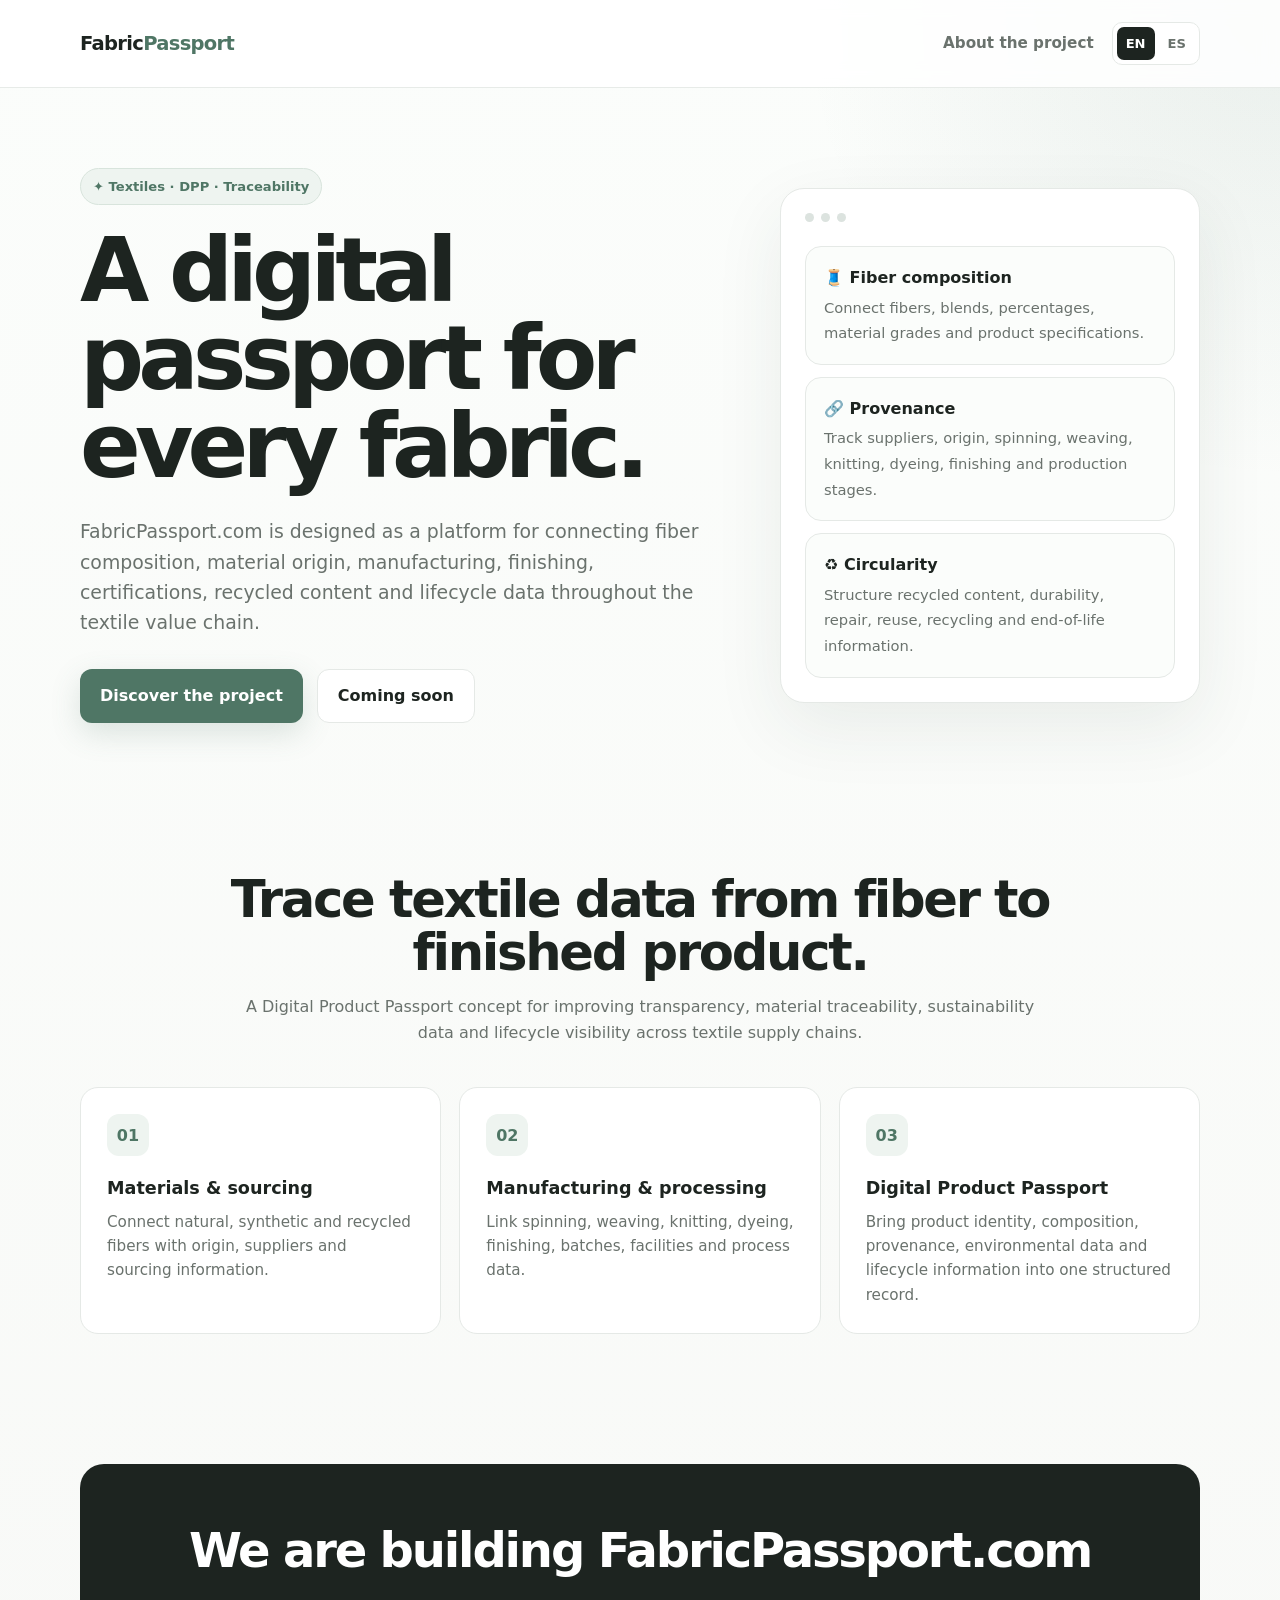
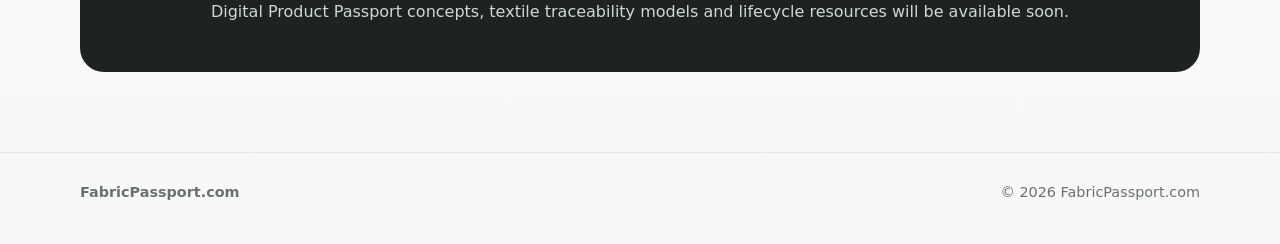
==== index.html @ c999bc26 "Add files via upload" ====
<!DOCTYPE html>
<html lang="en">
<head>
  <meta charset="UTF-8">
  <meta name="viewport" content="width=device-width, initial-scale=1.0">

  <title>FabricPassport.com — Digital Product Passports for fabrics and textiles</title>
  <meta name="description" content="FabricPassport.com: a platform focused on Digital Product Passports for fabrics and textiles, including fiber composition, provenance, manufacturing, recycled content, traceability and lifecycle data.">
  <meta name="robots" content="index, follow">
  <link rel="canonical" href="https://fabricpassport.com/">

  <!-- Google Analytics: add the specific GA4 Measurement ID for fabricpassport.com here -->

  <style>
    :root{
      --bg:#f8f9f7;
      --card:#ffffff;
      --text:#1d2420;
      --muted:#6a726d;
      --primary:#4f7665;
      --primary-dark:#3d5d50;
      --border:#e5e9e6;
      --soft:#eef4f0;
    }

    *{box-sizing:border-box;margin:0;padding:0}
    html{scroll-behavior:smooth}

    body{
      font-family:Inter,ui-sans-serif,system-ui,-apple-system,BlinkMacSystemFont,
                  "Segoe UI",Roboto,Helvetica,Arial,sans-serif;
      background:
        radial-gradient(circle at top right,rgba(79,118,101,.10),transparent 30rem),
        linear-gradient(180deg,#fbfdfb 0%,var(--bg) 100%);
      color:var(--text);
      line-height:1.6;
    }

    .container{width:min(1120px,calc(100% - 40px));margin:0 auto}

    header{
      padding:22px 0;
      border-bottom:1px solid rgba(229,233,230,.9);
      background:rgba(255,255,255,.84);
      backdrop-filter:blur(10px);
      position:sticky;
      top:0;
      z-index:10;
    }

    nav{display:flex;align-items:center;justify-content:space-between;gap:24px}

    .brand{
      font-weight:800;
      font-size:1.22rem;
      letter-spacing:-.035em;
      color:var(--text);
      text-decoration:none;
    }

    .brand span{color:var(--primary)}
    .nav-actions{display:flex;align-items:center;gap:18px}

    .nav-link{
      color:var(--muted);
      text-decoration:none;
      font-size:.95rem;
      font-weight:600;
    }

    .language-switch{
      display:flex;
      align-items:center;
      gap:4px;
      padding:4px;
      border:1px solid var(--border);
      background:#fff;
      border-radius:10px;
    }

    .language-switch button{
      border:0;
      background:transparent;
      color:var(--muted);
      font:inherit;
      font-size:.82rem;
      font-weight:800;
      padding:6px 9px;
      border-radius:7px;
      cursor:pointer;
    }

    .language-switch button.active{background:var(--text);color:#fff}

    .hero{
      min-height:72vh;
      display:flex;
      align-items:center;
      padding:80px 0 70px;
    }

    .hero-grid{
      display:grid;
      grid-template-columns:1.2fr .8fr;
      gap:70px;
      align-items:center;
    }

    .eyebrow{
      display:inline-flex;
      align-items:center;
      gap:8px;
      padding:7px 12px;
      border:1px solid #d8e4dc;
      background:var(--soft);
      color:var(--primary);
      border-radius:999px;
      font-size:.82rem;
      font-weight:700;
      margin-bottom:22px;
    }

    h1{
      font-size:clamp(3rem,7vw,5.8rem);
      line-height:.98;
      letter-spacing:-.065em;
      max-width:900px;
    }

    .hero p{
      margin-top:26px;
      font-size:1.18rem;
      color:var(--muted);
      max-width:730px;
    }

    .actions{margin-top:32px;display:flex;gap:14px;flex-wrap:wrap}

    .btn{
      display:inline-flex;
      align-items:center;
      justify-content:center;
      text-decoration:none;
      border-radius:12px;
      padding:13px 20px;
      font-weight:700;
      transition:.2s ease;
    }

    .btn-primary{
      background:var(--primary);
      color:#fff;
      box-shadow:0 10px 30px rgba(79,118,101,.18);
    }

    .btn-primary:hover{background:var(--primary-dark);transform:translateY(-1px)}

    .btn-secondary{
      background:#fff;
      color:var(--text);
      border:1px solid var(--border);
    }

    .btn-secondary:hover{border-color:#ccd5cf;transform:translateY(-1px)}

    .preview{
      background:var(--card);
      border:1px solid var(--border);
      border-radius:24px;
      padding:24px;
      box-shadow:0 24px 70px rgba(35,60,48,.08);
    }

    .preview-top{display:flex;gap:7px;margin-bottom:24px}
    .dot{width:9px;height:9px;border-radius:50%;background:#dce3df}

    .mini-card{
      padding:18px;
      border-radius:16px;
      border:1px solid var(--border);
      margin-top:12px;
      background:#fbfdfb;
    }

    .mini-card strong{display:block;margin-bottom:4px}
    .mini-card span{color:var(--muted);font-size:.92rem}

    .section{padding:80px 0}

    .section-title{
      text-align:center;
      max-width:820px;
      margin:0 auto 42px;
    }

    .section-title h2{
      font-size:clamp(2rem,4vw,3.2rem);
      letter-spacing:-.045em;
      line-height:1.05;
    }

    .section-title p{color:var(--muted);margin-top:14px}

    .cards{
      display:grid;
      grid-template-columns:repeat(3,1fr);
      gap:18px;
    }

    .card{
      background:#fff;
      border:1px solid var(--border);
      border-radius:18px;
      padding:26px;
    }

    .icon{
      width:42px;
      height:42px;
      border-radius:12px;
      background:var(--soft);
      display:grid;
      place-items:center;
      color:var(--primary);
      font-weight:800;
      margin-bottom:18px;
    }

    .card h3{font-size:1.1rem;margin-bottom:7px}
    .card p{color:var(--muted);font-size:.95rem}

    .cta{
      margin:50px auto 80px;
      background:var(--text);
      color:#fff;
      border-radius:24px;
      padding:48px;
      text-align:center;
    }

    .cta h2{
      font-size:clamp(2rem,4vw,3rem);
      letter-spacing:-.045em;
    }

    .cta p{color:#d0d8d3;margin-top:10px}

    footer{
      border-top:1px solid var(--border);
      padding:28px 0 40px;
      color:var(--muted);
      font-size:.9rem;
    }

    .footer-row{
      display:flex;
      align-items:center;
      justify-content:space-between;
      gap:20px;
      flex-wrap:wrap;
    }

    @media(max-width:800px){
      .hero{min-height:auto;padding-top:60px}
      .hero-grid{grid-template-columns:1fr;gap:38px}
      .cards{grid-template-columns:1fr}
      .preview{max-width:560px}
      .nav-link{display:none}
    }
  </style>
</head>

<body>
<header>
  <div class="container">
    <nav>
      <a href="#" class="brand">Fabric<span>Passport</span></a>

      <div class="nav-actions">
        <a href="#about" class="nav-link" data-i18n="navAbout">About the project</a>

        <div class="language-switch" aria-label="Language selector">
          <button type="button" id="lang-en" class="active" onclick="setLanguage('en')">EN</button>
          <button type="button" id="lang-es" onclick="setLanguage('es')">ES</button>
        </div>
      </div>
    </nav>
  </div>
</header>

<main>
<section class="hero">
  <div class="container hero-grid">
    <div>
      <div class="eyebrow" data-i18n="eyebrow">✦ Textiles · DPP · Traceability</div>

      <h1 data-i18n="heroTitle">A digital passport for every fabric.</h1>

      <p data-i18n="heroText">
        FabricPassport.com is designed as a platform for connecting fiber composition,
        material origin, manufacturing, finishing, certifications, recycled content and
        lifecycle data throughout the textile value chain.
      </p>

      <div class="actions">
        <a href="#about" class="btn btn-primary" data-i18n="discover">Discover the project</a>
        <a href="#coming" class="btn btn-secondary" data-i18n="comingSoon">Coming soon</a>
      </div>
    </div>

    <div class="preview" aria-label="Fabric Digital Product Passport">
      <div class="preview-top">
        <div class="dot"></div><div class="dot"></div><div class="dot"></div>
      </div>

      <div class="mini-card">
        <strong data-i18n="composition">🧵 Fiber composition</strong>
        <span data-i18n="compositionText">Connect fibers, blends, percentages, material grades and product specifications.</span>
      </div>

      <div class="mini-card">
        <strong data-i18n="provenance">🔗 Provenance</strong>
        <span data-i18n="provenanceText">Track suppliers, origin, spinning, weaving, knitting, dyeing, finishing and production stages.</span>
      </div>

      <div class="mini-card">
        <strong data-i18n="circularity">♻️ Circularity</strong>
        <span data-i18n="circularityText">Structure recycled content, durability, repair, reuse, recycling and end-of-life information.</span>
      </div>
    </div>
  </div>
</section>

<section class="section" id="about">
  <div class="container">
    <div class="section-title">
      <h2 data-i18n="sectionTitle">Trace textile data from fiber to finished product.</h2>

      <p data-i18n="sectionText">
        A Digital Product Passport concept for improving transparency, material traceability,
        sustainability data and lifecycle visibility across textile supply chains.
      </p>
    </div>

    <div class="cards">
      <article class="card">
        <div class="icon">01</div>
        <h3 data-i18n="materials">Materials & sourcing</h3>
        <p data-i18n="materialsText">Connect natural, synthetic and recycled fibers with origin, suppliers and sourcing information.</p>
      </article>

      <article class="card">
        <div class="icon">02</div>
        <h3 data-i18n="manufacturing">Manufacturing & processing</h3>
        <p data-i18n="manufacturingText">Link spinning, weaving, knitting, dyeing, finishing, batches, facilities and process data.</p>
      </article>

      <article class="card">
        <div class="icon">03</div>
        <h3 data-i18n="passport">Digital Product Passport</h3>
        <p data-i18n="passportText">Bring product identity, composition, provenance, environmental data and lifecycle information into one structured record.</p>
      </article>
    </div>
  </div>
</section>

<section class="container" id="coming">
  <div class="cta">
    <h2 data-i18n="ctaTitle">We are building FabricPassport.com</h2>
    <p data-i18n="ctaText">Digital Product Passport concepts, textile traceability models and lifecycle resources will be available soon.</p>
  </div>
</section>
</main>

<footer>
  <div class="container footer-row">
    <strong>FabricPassport.com</strong>
    <span>© 2026 FabricPassport.com</span>
  </div>
</footer>

<script>
const translations = {
  en:{
    pageTitle:"FabricPassport.com — Digital Product Passports for fabrics and textiles",
    description:"FabricPassport.com: a platform focused on Digital Product Passports for fabrics and textiles, including fiber composition, provenance, manufacturing, recycled content, traceability and lifecycle data.",
    navAbout:"About the project",
    eyebrow:"✦ Textiles · DPP · Traceability",
    heroTitle:"A digital passport for every fabric.",
    heroText:"FabricPassport.com is designed as a platform for connecting fiber composition, material origin, manufacturing, finishing, certifications, recycled content and lifecycle data throughout the textile value chain.",
    discover:"Discover the project",
    comingSoon:"Coming soon",
    composition:"🧵 Fiber composition",
    compositionText:"Connect fibers, blends, percentages, material grades and product specifications.",
    provenance:"🔗 Provenance",
    provenanceText:"Track suppliers, origin, spinning, weaving, knitting, dyeing, finishing and production stages.",
    circularity:"♻️ Circularity",
    circularityText:"Structure recycled content, durability, repair, reuse, recycling and end-of-life information.",
    sectionTitle:"Trace textile data from fiber to finished product.",
    sectionText:"A Digital Product Passport concept for improving transparency, material traceability, sustainability data and lifecycle visibility across textile supply chains.",
    materials:"Materials & sourcing",
    materialsText:"Connect natural, synthetic and recycled fibers with origin, suppliers and sourcing information.",
    manufacturing:"Manufacturing & processing",
    manufacturingText:"Link spinning, weaving, knitting, dyeing, finishing, batches, facilities and process data.",
    passport:"Digital Product Passport",
    passportText:"Bring product identity, composition, provenance, environmental data and lifecycle information into one structured record.",
    ctaTitle:"We are building FabricPassport.com",
    ctaText:"Digital Product Passport concepts, textile traceability models and lifecycle resources will be available soon."
  },

  es:{
    pageTitle:"FabricPassport.com — Pasaporte Digital de Producto para tejidos y textiles",
    description:"FabricPassport.com: plataforma centrada en Pasaportes Digitales de Producto para tejidos y textiles, incluyendo composición de fibras, procedencia, fabricación, contenido reciclado, trazabilidad y ciclo de vida.",
    navAbout:"Sobre el proyecto",
    eyebrow:"✦ Textil · DPP · Trazabilidad",
    heroTitle:"Un pasaporte digital para cada tejido.",
    heroText:"FabricPassport.com nace como una plataforma para conectar composición de fibras, origen de materiales, fabricación, acabados, certificaciones, contenido reciclado y datos de ciclo de vida en toda la cadena de valor textil.",
    discover:"Descubrir el proyecto",
    comingSoon:"Próximamente",
    composition:"🧵 Composición de fibras",
    compositionText:"Conecta fibras, mezclas, porcentajes, calidades de material y especificaciones de producto.",
    provenance:"🔗 Procedencia",
    provenanceText:"Traza proveedores, origen, hilado, tejido, punto, tintura, acabado y etapas de producción.",
    circularity:"♻️ Circularidad",
    circularityText:"Estructura información sobre contenido reciclado, durabilidad, reparación, reutilización, reciclaje y fin de vida.",
    sectionTitle:"Traza los datos textiles desde la fibra hasta el producto final.",
    sectionText:"Un concepto de Pasaporte Digital de Producto para mejorar transparencia, trazabilidad de materiales, datos de sostenibilidad y visibilidad del ciclo de vida en cadenas de suministro textiles.",
    materials:"Materiales y abastecimiento",
    materialsText:"Conecta fibras naturales, sintéticas y recicladas con origen, proveedores e información de abastecimiento.",
    manufacturing:"Fabricación y procesado",
    manufacturingText:"Relaciona hilado, tejido, punto, tintura, acabados, lotes, instalaciones y datos de proceso.",
    passport:"Pasaporte Digital de Producto",
    passportText:"Integra identidad del producto, composición, procedencia, datos ambientales e información de ciclo de vida en un único registro estructurado.",
    ctaTitle:"Estamos preparando FabricPassport.com",
    ctaText:"Próximamente encontrarás conceptos de Pasaporte Digital de Producto, modelos de trazabilidad textil y recursos sobre ciclo de vida."
  }
};

function setLanguage(lang){
  const t = translations[lang] || translations.en;

  document.documentElement.lang = lang;
  document.title = t.pageTitle;

  const meta = document.querySelector('meta[name="description"]');
  if(meta) meta.setAttribute("content", t.description);

  document.querySelectorAll("[data-i18n]").forEach(el=>{
    const key = el.getAttribute("data-i18n");
    if(t[key]) el.textContent = t[key];
  });

  document.getElementById("lang-en").classList.toggle("active", lang==="en");
  document.getElementById("lang-es").classList.toggle("active", lang==="es");

  localStorage.setItem("fabricpassport-language", lang);
}

const savedLanguage = localStorage.getItem("fabricpassport-language");
const browserLanguage = (navigator.language || "").toLowerCase();

let initialLanguage = "en";
if(browserLanguage.startsWith("es")) initialLanguage = "es";

setLanguage(savedLanguage || initialLanguage);
</script>
</body>
</html>
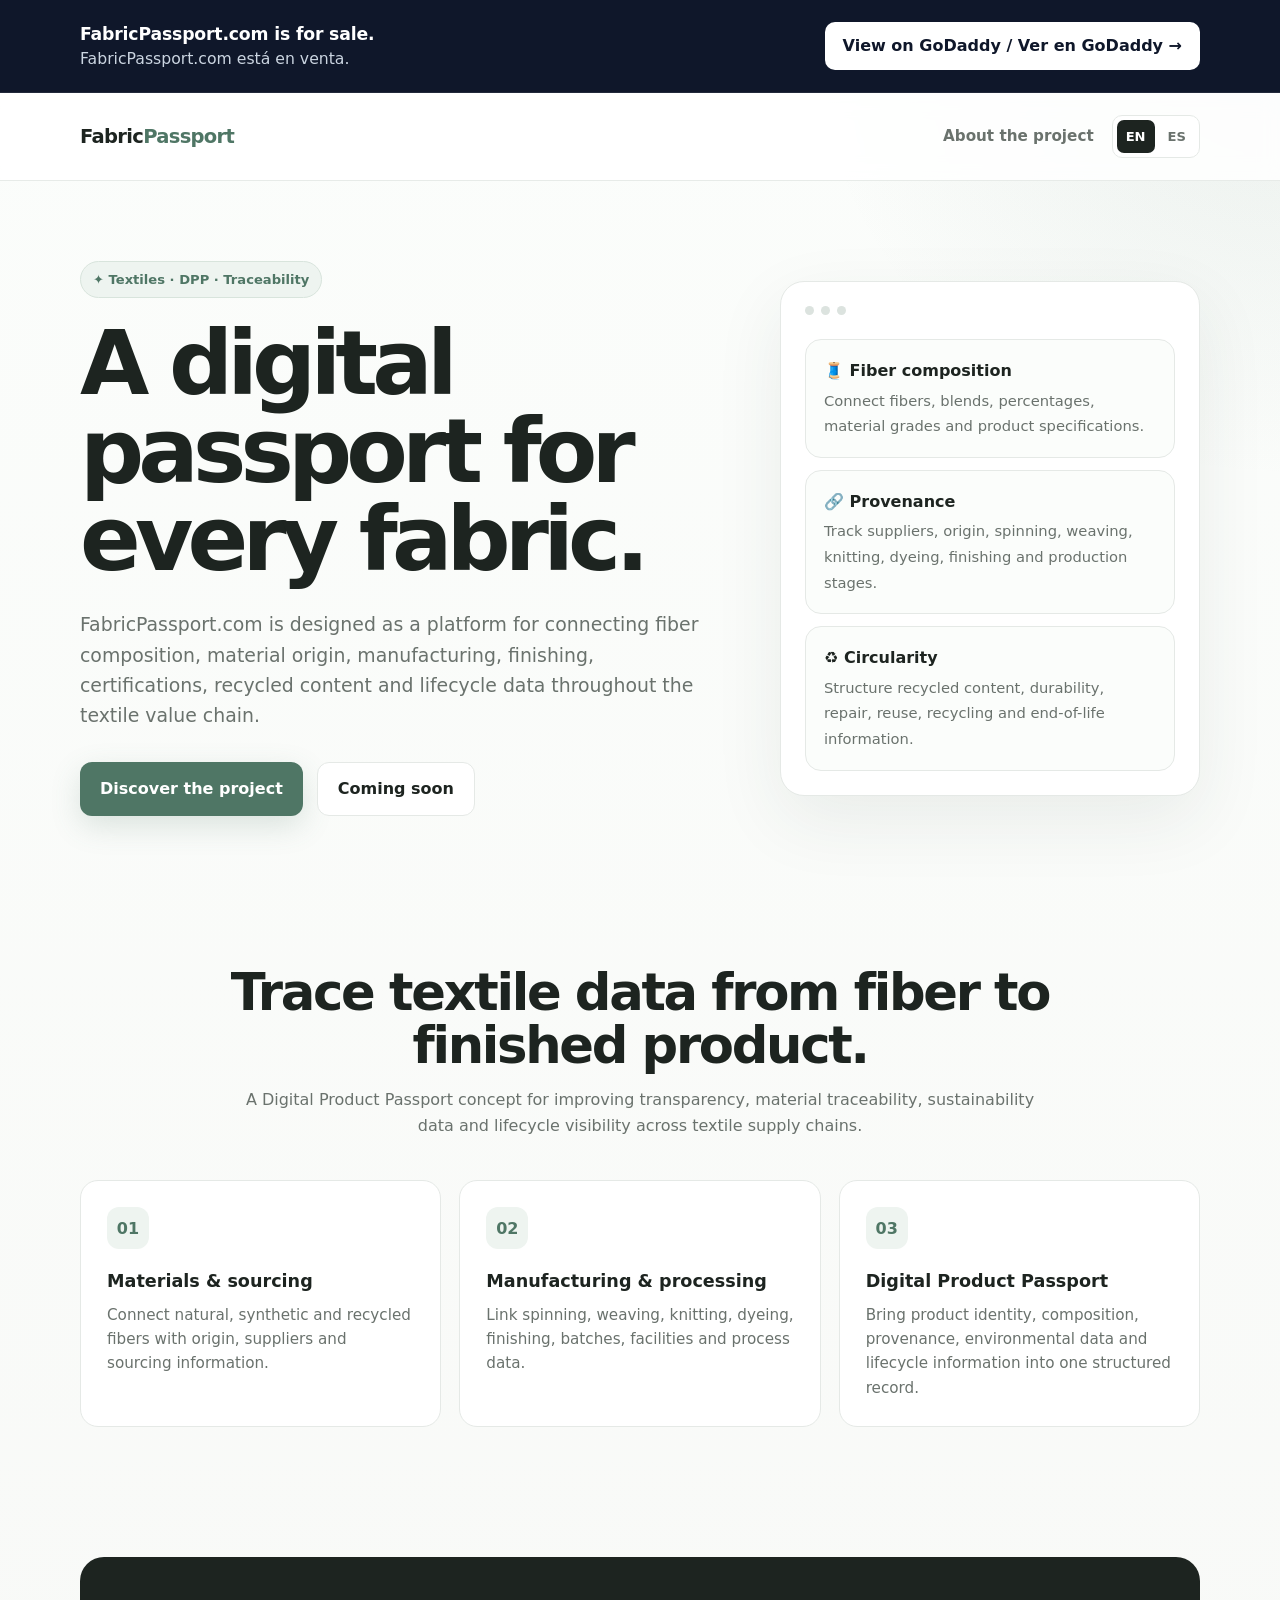
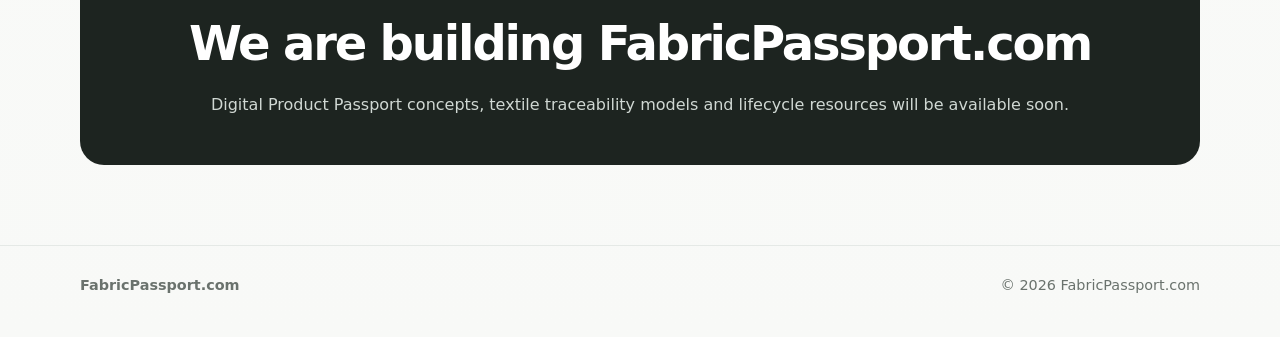
==== commit c4e9da3d: "Update index.html" ====
--- a/index.html
+++ b/index.html
@@ -9,7 +9,15 @@
   <meta name="robots" content="index, follow">
   <link rel="canonical" href="https://fabricpassport.com/">
 
-  <!-- Google Analytics: add the specific GA4 Measurement ID for fabricpassport.com here -->
+  <!-- Google tag (gtag.js) -->
+  <script async src="https://www.googletagmanager.com/gtag/js?id=G-VR49C18LTL"></script>
+  <script>
+    window.dataLayer = window.dataLayer || [];
+    function gtag(){dataLayer.push(arguments);}
+    gtag('js', new Date());
+  
+    gtag('config', 'G-VR49C18LTL');
+  </script>
 
   <style>
     :root{
@@ -260,7 +268,76 @@
       flex-wrap:wrap;
     }
 
+
+    .sale-banner{
+      background:#0f172a;
+      color:#fff;
+      border-bottom:1px solid rgba(255,255,255,.08);
+    }
+
+    .sale-banner-inner{
+      min-height:92px;
+      display:flex;
+      align-items:center;
+      justify-content:space-between;
+      gap:24px;
+      padding:18px 0;
+    }
+
+    .sale-banner-copy{
+      display:flex;
+      flex-direction:column;
+      gap:2px;
+    }
+
+    .sale-banner-copy strong{
+      font-size:1.08rem;
+      line-height:1.3;
+      font-weight:800;
+      letter-spacing:-.01em;
+    }
+
+    .sale-banner-copy span{
+      color:#cbd5e1;
+      font-size:.98rem;
+      line-height:1.35;
+    }
+
+    .sale-banner a{
+      flex:0 0 auto;
+      display:inline-flex;
+      align-items:center;
+      justify-content:center;
+      min-height:46px;
+      padding:11px 18px;
+      border-radius:10px;
+      background:#fff;
+      color:#0f172a;
+      font-weight:800;
+      text-decoration:none;
+      transition:.2s ease;
+      white-space:nowrap;
+    }
+
+    .sale-banner a:hover{
+      transform:translateY(-1px);
+      background:#eaf0ff;
+    }
+
     @media(max-width:800px){
+      .sale-banner-inner{
+        min-height:auto;
+        flex-direction:column;
+        align-items:stretch;
+        text-align:center;
+        gap:12px;
+        padding:16px 0;
+      }
+
+      .sale-banner a{
+        width:100%;
+      }
+
       .hero{min-height:auto;padding-top:60px}
       .hero-grid{grid-template-columns:1fr;gap:38px}
       .cards{grid-template-columns:1fr}
@@ -271,6 +348,23 @@
 </head>
 
 <body>
+<div class="sale-banner">
+  <div class="container sale-banner-inner">
+    <div class="sale-banner-copy">
+      <strong>FabricPassport.com is for sale.</strong>
+      <span>FabricPassport.com está en venta.</span>
+    </div>
+
+    <a
+      href="https://www.godaddy.com/domainsearch/find?checkAvail=1&domainToCheck=fabricpassport.com"
+      target="_blank"
+      rel="noopener noreferrer"
+    >
+      View on GoDaddy / Ver en GoDaddy →
+    </a>
+  </div>
+</div>
+
 <header>
   <div class="container">
     <nav>
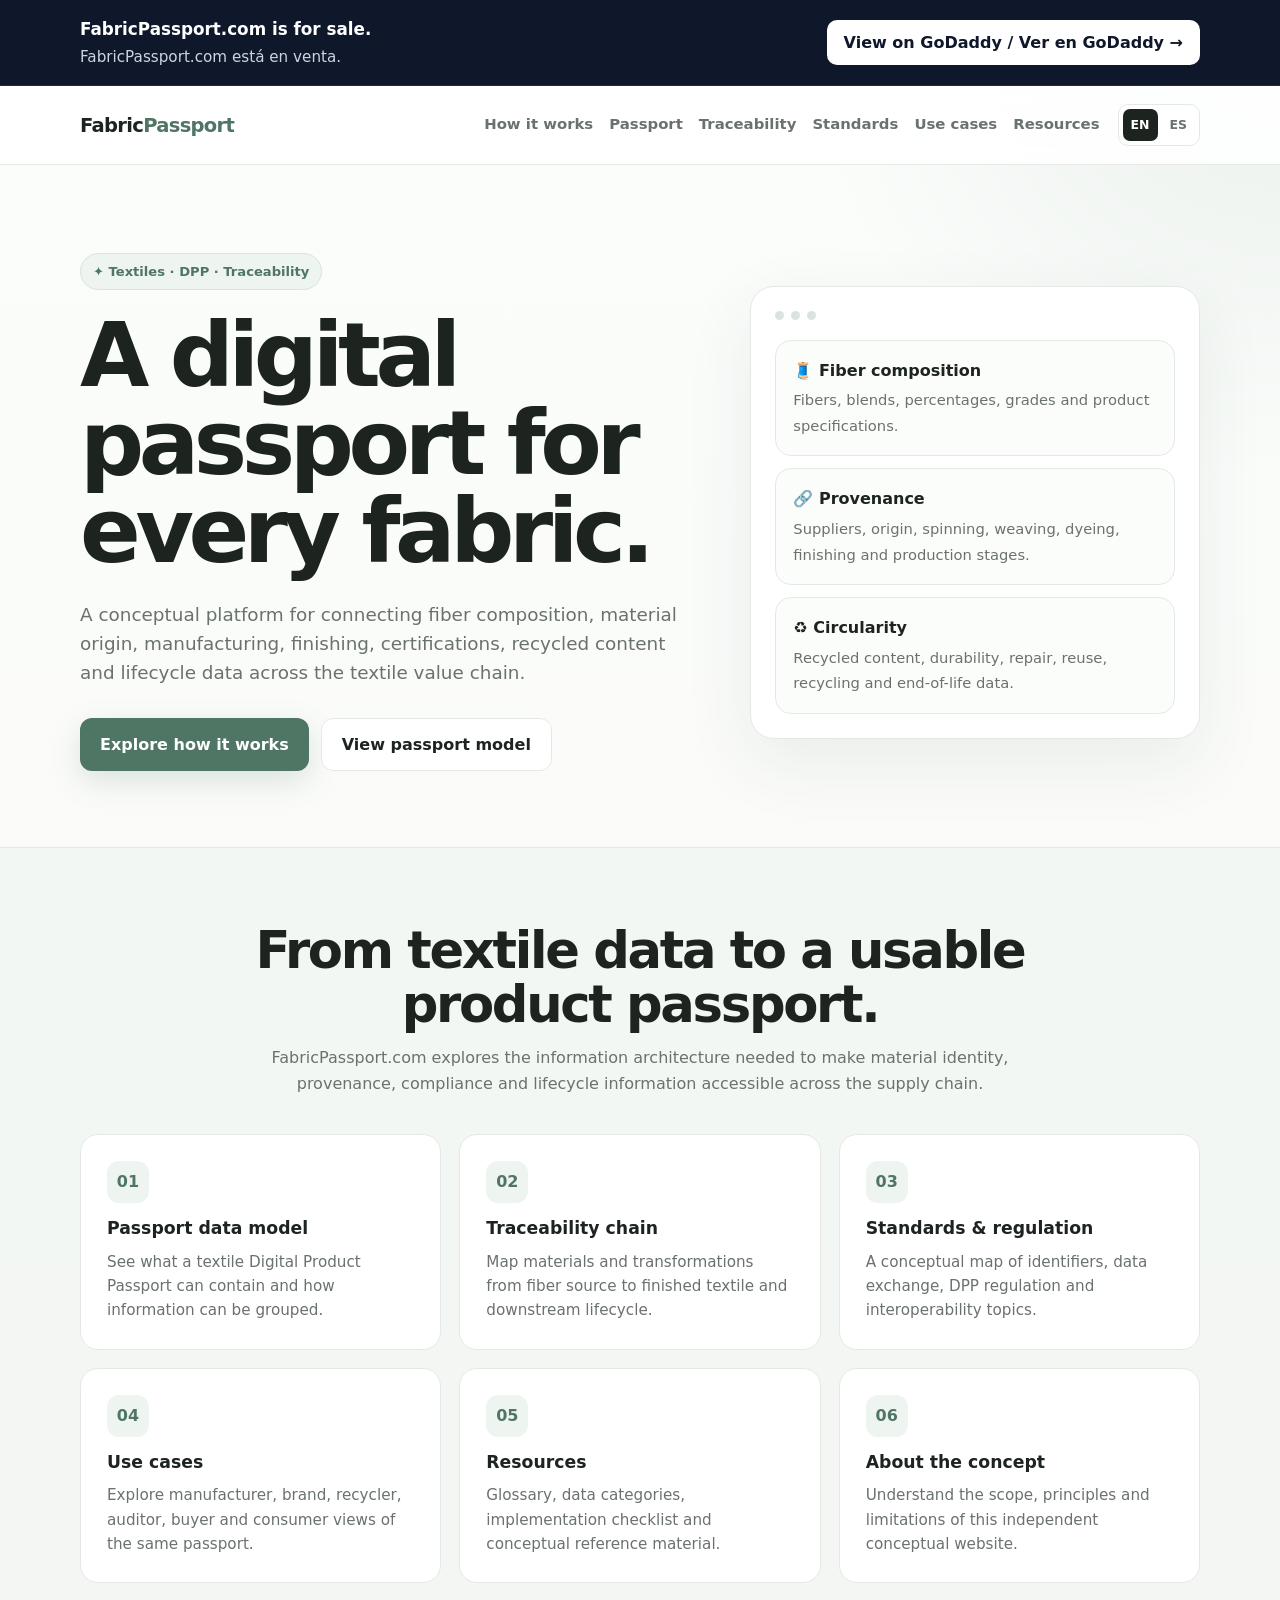
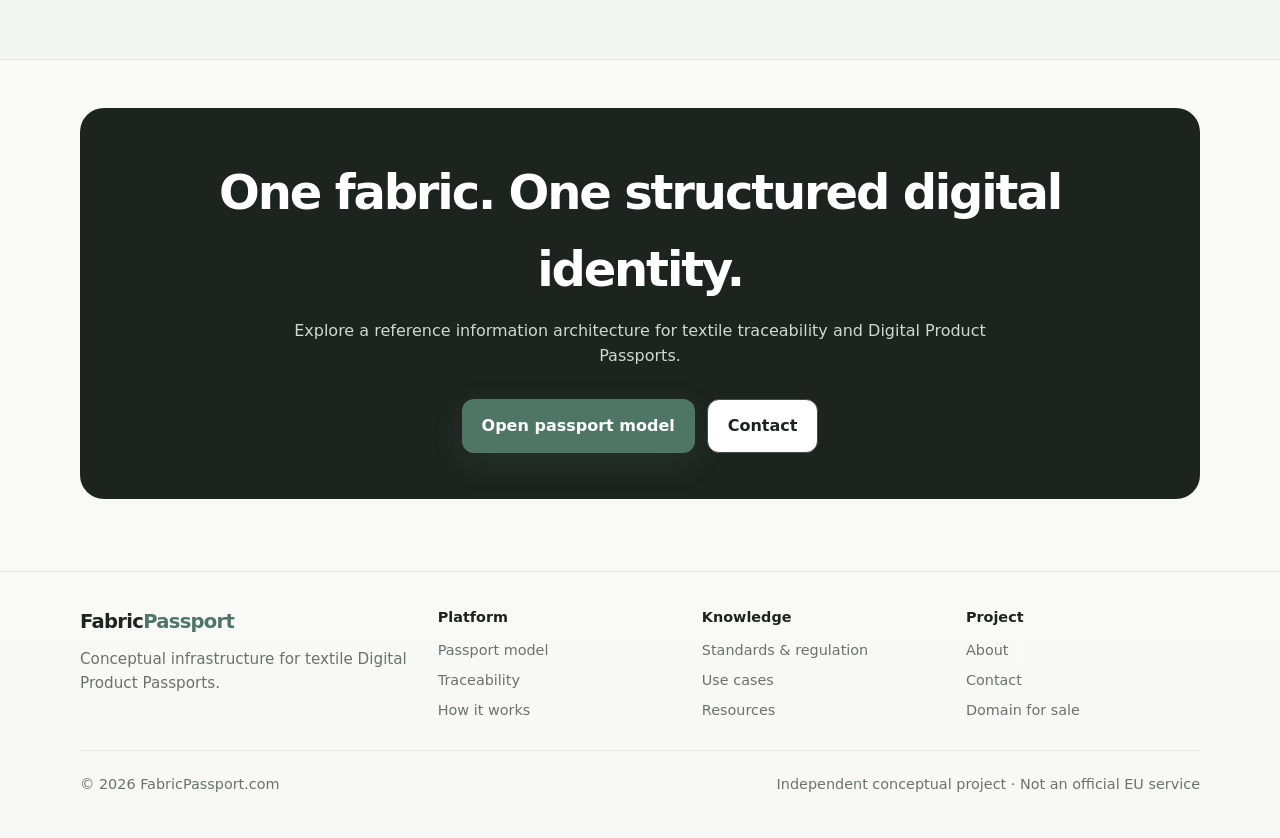
==== commit fbcd71b8: "Add files via upload" ====
--- a/index.html
+++ b/index.html
@@ -1,562 +1,7 @@
-<!DOCTYPE html>
-<html lang="en">
-<head>
-  <meta charset="UTF-8">
-  <meta name="viewport" content="width=device-width, initial-scale=1.0">
-
-  <title>FabricPassport.com — Digital Product Passports for fabrics and textiles</title>
-  <meta name="description" content="FabricPassport.com: a platform focused on Digital Product Passports for fabrics and textiles, including fiber composition, provenance, manufacturing, recycled content, traceability and lifecycle data.">
-  <meta name="robots" content="index, follow">
-  <link rel="canonical" href="https://fabricpassport.com/">
-
-  <!-- Google tag (gtag.js) -->
-  <script async src="https://www.googletagmanager.com/gtag/js?id=G-VR49C18LTL"></script>
-  <script>
-    window.dataLayer = window.dataLayer || [];
-    function gtag(){dataLayer.push(arguments);}
-    gtag('js', new Date());
-  
-    gtag('config', 'G-VR49C18LTL');
-  </script>
-
-  <style>
-    :root{
-      --bg:#f8f9f7;
-      --card:#ffffff;
-      --text:#1d2420;
-      --muted:#6a726d;
-      --primary:#4f7665;
-      --primary-dark:#3d5d50;
-      --border:#e5e9e6;
-      --soft:#eef4f0;
-    }
-
-    *{box-sizing:border-box;margin:0;padding:0}
-    html{scroll-behavior:smooth}
-
-    body{
-      font-family:Inter,ui-sans-serif,system-ui,-apple-system,BlinkMacSystemFont,
-                  "Segoe UI",Roboto,Helvetica,Arial,sans-serif;
-      background:
-        radial-gradient(circle at top right,rgba(79,118,101,.10),transparent 30rem),
-        linear-gradient(180deg,#fbfdfb 0%,var(--bg) 100%);
-      color:var(--text);
-      line-height:1.6;
-    }
-
-    .container{width:min(1120px,calc(100% - 40px));margin:0 auto}
-
-    header{
-      padding:22px 0;
-      border-bottom:1px solid rgba(229,233,230,.9);
-      background:rgba(255,255,255,.84);
-      backdrop-filter:blur(10px);
-      position:sticky;
-      top:0;
-      z-index:10;
-    }
-
-    nav{display:flex;align-items:center;justify-content:space-between;gap:24px}
-
-    .brand{
-      font-weight:800;
-      font-size:1.22rem;
-      letter-spacing:-.035em;
-      color:var(--text);
-      text-decoration:none;
-    }
-
-    .brand span{color:var(--primary)}
-    .nav-actions{display:flex;align-items:center;gap:18px}
-
-    .nav-link{
-      color:var(--muted);
-      text-decoration:none;
-      font-size:.95rem;
-      font-weight:600;
-    }
-
-    .language-switch{
-      display:flex;
-      align-items:center;
-      gap:4px;
-      padding:4px;
-      border:1px solid var(--border);
-      background:#fff;
-      border-radius:10px;
-    }
-
-    .language-switch button{
-      border:0;
-      background:transparent;
-      color:var(--muted);
-      font:inherit;
-      font-size:.82rem;
-      font-weight:800;
-      padding:6px 9px;
-      border-radius:7px;
-      cursor:pointer;
-    }
-
-    .language-switch button.active{background:var(--text);color:#fff}
-
-    .hero{
-      min-height:72vh;
-      display:flex;
-      align-items:center;
-      padding:80px 0 70px;
-    }
-
-    .hero-grid{
-      display:grid;
-      grid-template-columns:1.2fr .8fr;
-      gap:70px;
-      align-items:center;
-    }
-
-    .eyebrow{
-      display:inline-flex;
-      align-items:center;
-      gap:8px;
-      padding:7px 12px;
-      border:1px solid #d8e4dc;
-      background:var(--soft);
-      color:var(--primary);
-      border-radius:999px;
-      font-size:.82rem;
-      font-weight:700;
-      margin-bottom:22px;
-    }
-
-    h1{
-      font-size:clamp(3rem,7vw,5.8rem);
-      line-height:.98;
-      letter-spacing:-.065em;
-      max-width:900px;
-    }
-
-    .hero p{
-      margin-top:26px;
-      font-size:1.18rem;
-      color:var(--muted);
-      max-width:730px;
-    }
-
-    .actions{margin-top:32px;display:flex;gap:14px;flex-wrap:wrap}
-
-    .btn{
-      display:inline-flex;
-      align-items:center;
-      justify-content:center;
-      text-decoration:none;
-      border-radius:12px;
-      padding:13px 20px;
-      font-weight:700;
-      transition:.2s ease;
-    }
-
-    .btn-primary{
-      background:var(--primary);
-      color:#fff;
-      box-shadow:0 10px 30px rgba(79,118,101,.18);
-    }
-
-    .btn-primary:hover{background:var(--primary-dark);transform:translateY(-1px)}
-
-    .btn-secondary{
-      background:#fff;
-      color:var(--text);
-      border:1px solid var(--border);
-    }
-
-    .btn-secondary:hover{border-color:#ccd5cf;transform:translateY(-1px)}
-
-    .preview{
-      background:var(--card);
-      border:1px solid var(--border);
-      border-radius:24px;
-      padding:24px;
-      box-shadow:0 24px 70px rgba(35,60,48,.08);
-    }
-
-    .preview-top{display:flex;gap:7px;margin-bottom:24px}
-    .dot{width:9px;height:9px;border-radius:50%;background:#dce3df}
-
-    .mini-card{
-      padding:18px;
-      border-radius:16px;
-      border:1px solid var(--border);
-      margin-top:12px;
-      background:#fbfdfb;
-    }
-
-    .mini-card strong{display:block;margin-bottom:4px}
-    .mini-card span{color:var(--muted);font-size:.92rem}
-
-    .section{padding:80px 0}
-
-    .section-title{
-      text-align:center;
-      max-width:820px;
-      margin:0 auto 42px;
-    }
-
-    .section-title h2{
-      font-size:clamp(2rem,4vw,3.2rem);
-      letter-spacing:-.045em;
-      line-height:1.05;
-    }
-
-    .section-title p{color:var(--muted);margin-top:14px}
-
-    .cards{
-      display:grid;
-      grid-template-columns:repeat(3,1fr);
-      gap:18px;
-    }
-
-    .card{
-      background:#fff;
-      border:1px solid var(--border);
-      border-radius:18px;
-      padding:26px;
-    }
-
-    .icon{
-      width:42px;
-      height:42px;
-      border-radius:12px;
-      background:var(--soft);
-      display:grid;
-      place-items:center;
-      color:var(--primary);
-      font-weight:800;
-      margin-bottom:18px;
-    }
-
-    .card h3{font-size:1.1rem;margin-bottom:7px}
-    .card p{color:var(--muted);font-size:.95rem}
-
-    .cta{
-      margin:50px auto 80px;
-      background:var(--text);
-      color:#fff;
-      border-radius:24px;
-      padding:48px;
-      text-align:center;
-    }
-
-    .cta h2{
-      font-size:clamp(2rem,4vw,3rem);
-      letter-spacing:-.045em;
-    }
-
-    .cta p{color:#d0d8d3;margin-top:10px}
-
-    footer{
-      border-top:1px solid var(--border);
-      padding:28px 0 40px;
-      color:var(--muted);
-      font-size:.9rem;
-    }
-
-    .footer-row{
-      display:flex;
-      align-items:center;
-      justify-content:space-between;
-      gap:20px;
-      flex-wrap:wrap;
-    }
-
-
-    .sale-banner{
-      background:#0f172a;
-      color:#fff;
-      border-bottom:1px solid rgba(255,255,255,.08);
-    }
-
-    .sale-banner-inner{
-      min-height:92px;
-      display:flex;
-      align-items:center;
-      justify-content:space-between;
-      gap:24px;
-      padding:18px 0;
-    }
-
-    .sale-banner-copy{
-      display:flex;
-      flex-direction:column;
-      gap:2px;
-    }
-
-    .sale-banner-copy strong{
-      font-size:1.08rem;
-      line-height:1.3;
-      font-weight:800;
-      letter-spacing:-.01em;
-    }
-
-    .sale-banner-copy span{
-      color:#cbd5e1;
-      font-size:.98rem;
-      line-height:1.35;
-    }
-
-    .sale-banner a{
-      flex:0 0 auto;
-      display:inline-flex;
-      align-items:center;
-      justify-content:center;
-      min-height:46px;
-      padding:11px 18px;
-      border-radius:10px;
-      background:#fff;
-      color:#0f172a;
-      font-weight:800;
-      text-decoration:none;
-      transition:.2s ease;
-      white-space:nowrap;
-    }
-
-    .sale-banner a:hover{
-      transform:translateY(-1px);
-      background:#eaf0ff;
-    }
-
-    @media(max-width:800px){
-      .sale-banner-inner{
-        min-height:auto;
-        flex-direction:column;
-        align-items:stretch;
-        text-align:center;
-        gap:12px;
-        padding:16px 0;
-      }
-
-      .sale-banner a{
-        width:100%;
-      }
-
-      .hero{min-height:auto;padding-top:60px}
-      .hero-grid{grid-template-columns:1fr;gap:38px}
-      .cards{grid-template-columns:1fr}
-      .preview{max-width:560px}
-      .nav-link{display:none}
-    }
-  </style>
-</head>
-
-<body>
-<div class="sale-banner">
-  <div class="container sale-banner-inner">
-    <div class="sale-banner-copy">
-      <strong>FabricPassport.com is for sale.</strong>
-      <span>FabricPassport.com está en venta.</span>
-    </div>
-
-    <a
-      href="https://www.godaddy.com/domainsearch/find?checkAvail=1&domainToCheck=fabricpassport.com"
-      target="_blank"
-      rel="noopener noreferrer"
-    >
-      View on GoDaddy / Ver en GoDaddy →
-    </a>
-  </div>
-</div>
-
-<header>
-  <div class="container">
-    <nav>
-      <a href="#" class="brand">Fabric<span>Passport</span></a>
-
-      <div class="nav-actions">
-        <a href="#about" class="nav-link" data-i18n="navAbout">About the project</a>
-
-        <div class="language-switch" aria-label="Language selector">
-          <button type="button" id="lang-en" class="active" onclick="setLanguage('en')">EN</button>
-          <button type="button" id="lang-es" onclick="setLanguage('es')">ES</button>
-        </div>
-      </div>
-    </nav>
-  </div>
-</header>
-
+<!doctype html><html lang="en"><head><meta charset="utf-8"><meta name="viewport" content="width=device-width, initial-scale=1"><title>FabricPassport.com — Digital Product Passports for fabrics and textiles</title><meta name="description" content="Conceptual platform for textile Digital Product Passports, traceability, provenance and lifecycle data."><meta name="robots" content="index, follow"><link rel="stylesheet" href="styles.css"><script async src="https://www.googletagmanager.com/gtag/js?id=G-VR49C18LTL"></script><script>window.dataLayer=window.dataLayer||[];function gtag(){dataLayer.push(arguments)}gtag('js',new Date());gtag('config','G-VR49C18LTL');</script></head><body data-page="home"><div class="sale-banner"><div class="container sale-banner-inner"><div class="sale-banner-copy"><strong>FabricPassport.com is for sale.</strong><span>FabricPassport.com está en venta.</span></div><a href="https://www.godaddy.com/domainsearch/find?checkAvail=1&domainToCheck=fabricpassport.com" target="_blank" rel="noopener noreferrer">View on GoDaddy / Ver en GoDaddy →</a></div></div>
+<header><div class="container"><nav><a href="index.html" class="brand">Fabric<span>Passport</span></a><div class="nav-actions"><div class="nav-links"><a href="how-it-works.html" class="nav-link" data-nav="how"><span data-en="How it works" data-es="Cómo funciona">How it works</span></a><a href="passport.html" class="nav-link" data-nav="passport"><span data-en="Passport" data-es="Pasaporte">Passport</span></a><a href="traceability.html" class="nav-link" data-nav="traceability"><span data-en="Traceability" data-es="Trazabilidad">Traceability</span></a><a href="standards.html" class="nav-link" data-nav="standards"><span data-en="Standards" data-es="Estándares">Standards</span></a><a href="use-cases.html" class="nav-link" data-nav="usecases"><span data-en="Use cases" data-es="Casos de uso">Use cases</span></a><a href="resources.html" class="nav-link" data-nav="resources"><span data-en="Resources" data-es="Recursos">Resources</span></a></div><div class="language-switch" aria-label="Language selector"><button type="button" data-lang="en">EN</button><button type="button" data-lang="es">ES</button></div></div></nav></div></header>
 <main>
-<section class="hero">
-  <div class="container hero-grid">
-    <div>
-      <div class="eyebrow" data-i18n="eyebrow">✦ Textiles · DPP · Traceability</div>
-
-      <h1 data-i18n="heroTitle">A digital passport for every fabric.</h1>
-
-      <p data-i18n="heroText">
-        FabricPassport.com is designed as a platform for connecting fiber composition,
-        material origin, manufacturing, finishing, certifications, recycled content and
-        lifecycle data throughout the textile value chain.
-      </p>
-
-      <div class="actions">
-        <a href="#about" class="btn btn-primary" data-i18n="discover">Discover the project</a>
-        <a href="#coming" class="btn btn-secondary" data-i18n="comingSoon">Coming soon</a>
-      </div>
-    </div>
-
-    <div class="preview" aria-label="Fabric Digital Product Passport">
-      <div class="preview-top">
-        <div class="dot"></div><div class="dot"></div><div class="dot"></div>
-      </div>
-
-      <div class="mini-card">
-        <strong data-i18n="composition">🧵 Fiber composition</strong>
-        <span data-i18n="compositionText">Connect fibers, blends, percentages, material grades and product specifications.</span>
-      </div>
-
-      <div class="mini-card">
-        <strong data-i18n="provenance">🔗 Provenance</strong>
-        <span data-i18n="provenanceText">Track suppliers, origin, spinning, weaving, knitting, dyeing, finishing and production stages.</span>
-      </div>
-
-      <div class="mini-card">
-        <strong data-i18n="circularity">♻️ Circularity</strong>
-        <span data-i18n="circularityText">Structure recycled content, durability, repair, reuse, recycling and end-of-life information.</span>
-      </div>
-    </div>
-  </div>
-</section>
-
-<section class="section" id="about">
-  <div class="container">
-    <div class="section-title">
-      <h2 data-i18n="sectionTitle">Trace textile data from fiber to finished product.</h2>
-
-      <p data-i18n="sectionText">
-        A Digital Product Passport concept for improving transparency, material traceability,
-        sustainability data and lifecycle visibility across textile supply chains.
-      </p>
-    </div>
-
-    <div class="cards">
-      <article class="card">
-        <div class="icon">01</div>
-        <h3 data-i18n="materials">Materials & sourcing</h3>
-        <p data-i18n="materialsText">Connect natural, synthetic and recycled fibers with origin, suppliers and sourcing information.</p>
-      </article>
-
-      <article class="card">
-        <div class="icon">02</div>
-        <h3 data-i18n="manufacturing">Manufacturing & processing</h3>
-        <p data-i18n="manufacturingText">Link spinning, weaving, knitting, dyeing, finishing, batches, facilities and process data.</p>
-      </article>
-
-      <article class="card">
-        <div class="icon">03</div>
-        <h3 data-i18n="passport">Digital Product Passport</h3>
-        <p data-i18n="passportText">Bring product identity, composition, provenance, environmental data and lifecycle information into one structured record.</p>
-      </article>
-    </div>
-  </div>
-</section>
-
-<section class="container" id="coming">
-  <div class="cta">
-    <h2 data-i18n="ctaTitle">We are building FabricPassport.com</h2>
-    <p data-i18n="ctaText">Digital Product Passport concepts, textile traceability models and lifecycle resources will be available soon.</p>
-  </div>
-</section>
-</main>
-
-<footer>
-  <div class="container footer-row">
-    <strong>FabricPassport.com</strong>
-    <span>© 2026 FabricPassport.com</span>
-  </div>
-</footer>
-
-<script>
-const translations = {
-  en:{
-    pageTitle:"FabricPassport.com — Digital Product Passports for fabrics and textiles",
-    description:"FabricPassport.com: a platform focused on Digital Product Passports for fabrics and textiles, including fiber composition, provenance, manufacturing, recycled content, traceability and lifecycle data.",
-    navAbout:"About the project",
-    eyebrow:"✦ Textiles · DPP · Traceability",
-    heroTitle:"A digital passport for every fabric.",
-    heroText:"FabricPassport.com is designed as a platform for connecting fiber composition, material origin, manufacturing, finishing, certifications, recycled content and lifecycle data throughout the textile value chain.",
-    discover:"Discover the project",
-    comingSoon:"Coming soon",
-    composition:"🧵 Fiber composition",
-    compositionText:"Connect fibers, blends, percentages, material grades and product specifications.",
-    provenance:"🔗 Provenance",
-    provenanceText:"Track suppliers, origin, spinning, weaving, knitting, dyeing, finishing and production stages.",
-    circularity:"♻️ Circularity",
-    circularityText:"Structure recycled content, durability, repair, reuse, recycling and end-of-life information.",
-    sectionTitle:"Trace textile data from fiber to finished product.",
-    sectionText:"A Digital Product Passport concept for improving transparency, material traceability, sustainability data and lifecycle visibility across textile supply chains.",
-    materials:"Materials & sourcing",
-    materialsText:"Connect natural, synthetic and recycled fibers with origin, suppliers and sourcing information.",
-    manufacturing:"Manufacturing & processing",
-    manufacturingText:"Link spinning, weaving, knitting, dyeing, finishing, batches, facilities and process data.",
-    passport:"Digital Product Passport",
-    passportText:"Bring product identity, composition, provenance, environmental data and lifecycle information into one structured record.",
-    ctaTitle:"We are building FabricPassport.com",
-    ctaText:"Digital Product Passport concepts, textile traceability models and lifecycle resources will be available soon."
-  },
-
-  es:{
-    pageTitle:"FabricPassport.com — Pasaporte Digital de Producto para tejidos y textiles",
-    description:"FabricPassport.com: plataforma centrada en Pasaportes Digitales de Producto para tejidos y textiles, incluyendo composición de fibras, procedencia, fabricación, contenido reciclado, trazabilidad y ciclo de vida.",
-    navAbout:"Sobre el proyecto",
-    eyebrow:"✦ Textil · DPP · Trazabilidad",
-    heroTitle:"Un pasaporte digital para cada tejido.",
-    heroText:"FabricPassport.com nace como una plataforma para conectar composición de fibras, origen de materiales, fabricación, acabados, certificaciones, contenido reciclado y datos de ciclo de vida en toda la cadena de valor textil.",
-    discover:"Descubrir el proyecto",
-    comingSoon:"Próximamente",
-    composition:"🧵 Composición de fibras",
-    compositionText:"Conecta fibras, mezclas, porcentajes, calidades de material y especificaciones de producto.",
-    provenance:"🔗 Procedencia",
-    provenanceText:"Traza proveedores, origen, hilado, tejido, punto, tintura, acabado y etapas de producción.",
-    circularity:"♻️ Circularidad",
-    circularityText:"Estructura información sobre contenido reciclado, durabilidad, reparación, reutilización, reciclaje y fin de vida.",
-    sectionTitle:"Traza los datos textiles desde la fibra hasta el producto final.",
-    sectionText:"Un concepto de Pasaporte Digital de Producto para mejorar transparencia, trazabilidad de materiales, datos de sostenibilidad y visibilidad del ciclo de vida en cadenas de suministro textiles.",
-    materials:"Materiales y abastecimiento",
-    materialsText:"Conecta fibras naturales, sintéticas y recicladas con origen, proveedores e información de abastecimiento.",
-    manufacturing:"Fabricación y procesado",
-    manufacturingText:"Relaciona hilado, tejido, punto, tintura, acabados, lotes, instalaciones y datos de proceso.",
-    passport:"Pasaporte Digital de Producto",
-    passportText:"Integra identidad del producto, composición, procedencia, datos ambientales e información de ciclo de vida en un único registro estructurado.",
-    ctaTitle:"Estamos preparando FabricPassport.com",
-    ctaText:"Próximamente encontrarás conceptos de Pasaporte Digital de Producto, modelos de trazabilidad textil y recursos sobre ciclo de vida."
-  }
-};
-
-function setLanguage(lang){
-  const t = translations[lang] || translations.en;
-
-  document.documentElement.lang = lang;
-  document.title = t.pageTitle;
-
-  const meta = document.querySelector('meta[name="description"]');
-  if(meta) meta.setAttribute("content", t.description);
-
-  document.querySelectorAll("[data-i18n]").forEach(el=>{
-    const key = el.getAttribute("data-i18n");
-    if(t[key]) el.textContent = t[key];
-  });
-
-  document.getElementById("lang-en").classList.toggle("active", lang==="en");
-  document.getElementById("lang-es").classList.toggle("active", lang==="es");
-
-  localStorage.setItem("fabricpassport-language", lang);
-}
-
-const savedLanguage = localStorage.getItem("fabricpassport-language");
-const browserLanguage = (navigator.language || "").toLowerCase();
-
-let initialLanguage = "en";
-if(browserLanguage.startsWith("es")) initialLanguage = "es";
-
-setLanguage(savedLanguage || initialLanguage);
-</script>
-</body>
-</html>
+<section class="hero"><div class="container hero-grid"><div><div class="eyebrow" data-en="✦ Textiles · DPP · Traceability" data-es="✦ Textil · DPP · Trazabilidad">✦ Textiles · DPP · Traceability</div><h1 data-en="A digital passport for every fabric." data-es="Un pasaporte digital para cada tejido.">A digital passport for every fabric.</h1><p data-en="A conceptual platform for connecting fiber composition, material origin, manufacturing, finishing, certifications, recycled content and lifecycle data across the textile value chain." data-es="Una plataforma conceptual para conectar composición de fibras, origen de materiales, fabricación, acabados, certificaciones, contenido reciclado y datos de ciclo de vida en toda la cadena de valor textil.">A conceptual platform for connecting fiber composition, material origin, manufacturing, finishing, certifications, recycled content and lifecycle data across the textile value chain.</p><div class="actions"><a href="how-it-works.html" class="btn btn-primary" data-en="Explore how it works" data-es="Ver cómo funciona">Explore how it works</a><a href="passport.html" class="btn btn-secondary" data-en="View passport model" data-es="Ver modelo de pasaporte">View passport model</a></div></div><div class="preview"><div class="preview-top"><div class="dot"></div><div class="dot"></div><div class="dot"></div></div><div class="mini-card"><strong data-en="🧵 Fiber composition" data-es="🧵 Composición de fibras">🧵 Fiber composition</strong><span data-en="Fibers, blends, percentages, grades and product specifications." data-es="Fibras, mezclas, porcentajes, calidades y especificaciones de producto.">Fibers, blends, percentages, grades and product specifications.</span></div><div class="mini-card"><strong data-en="🔗 Provenance" data-es="🔗 Procedencia">🔗 Provenance</strong><span data-en="Suppliers, origin, spinning, weaving, dyeing, finishing and production stages." data-es="Proveedores, origen, hilado, tejido, tintura, acabado y etapas de producción.">Suppliers, origin, spinning, weaving, dyeing, finishing and production stages.</span></div><div class="mini-card"><strong data-en="♻️ Circularity" data-es="♻️ Circularidad">♻️ Circularity</strong><span data-en="Recycled content, durability, repair, reuse, recycling and end-of-life data." data-es="Contenido reciclado, durabilidad, reparación, reutilización, reciclaje y fin de vida.">Recycled content, durability, repair, reuse, recycling and end-of-life data.</span></div></div></div></section>
+<section class="section alt"><div class="container"><div class="section-title"><h2 data-en="From textile data to a usable product passport." data-es="De los datos textiles a un pasaporte de producto utilizable.">From textile data to a usable product passport.</h2><p data-en="FabricPassport.com explores the information architecture needed to make material identity, provenance, compliance and lifecycle information accessible across the supply chain." data-es="FabricPassport.com explora la arquitectura de información necesaria para hacer accesibles la identidad del material, la procedencia, el cumplimiento y el ciclo de vida a lo largo de la cadena de suministro.">FabricPassport.com explores the information architecture needed to make material identity, provenance, compliance and lifecycle information accessible across the supply chain.</p></div><div class="cards"><a class="card link-card" href="passport.html"><div class="icon">01</div><h3 data-en="Passport data model" data-es="Modelo de datos DPP">Passport data model</h3><p data-en="See what a textile Digital Product Passport can contain and how information can be grouped." data-es="Consulta qué puede contener un Pasaporte Digital de Producto textil y cómo agrupar la información.">See what a textile Digital Product Passport can contain and how information can be grouped.</p></a><a class="card link-card" href="traceability.html"><div class="icon">02</div><h3 data-en="Traceability chain" data-es="Cadena de trazabilidad">Traceability chain</h3><p data-en="Map materials and transformations from fiber source to finished textile and downstream lifecycle." data-es="Mapea materiales y transformaciones desde el origen de la fibra hasta el producto terminado y su ciclo de vida.">Map materials and transformations from fiber source to finished textile and downstream lifecycle.</p></a><a class="card link-card" href="standards.html"><div class="icon">03</div><h3 data-en="Standards & regulation" data-es="Estándares y regulación">Standards & regulation</h3><p data-en="A conceptual map of identifiers, data exchange, DPP regulation and interoperability topics." data-es="Un mapa conceptual de identificadores, intercambio de datos, regulación DPP e interoperabilidad.">A conceptual map of identifiers, data exchange, DPP regulation and interoperability topics.</p></a><a class="card link-card" href="use-cases.html"><div class="icon">04</div><h3 data-en="Use cases" data-es="Casos de uso">Use cases</h3><p data-en="Explore manufacturer, brand, recycler, auditor, buyer and consumer views of the same passport." data-es="Explora las vistas de fabricante, marca, reciclador, auditor, comprador y consumidor sobre un mismo pasaporte.">Explore manufacturer, brand, recycler, auditor, buyer and consumer views of the same passport.</p></a><a class="card link-card" href="resources.html"><div class="icon">05</div><h3 data-en="Resources" data-es="Recursos">Resources</h3><p data-en="Glossary, data categories, implementation checklist and conceptual reference material." data-es="Glosario, categorías de datos, checklist de implantación y material conceptual de referencia.">Glossary, data categories, implementation checklist and conceptual reference material.</p></a><a class="card link-card" href="about.html"><div class="icon">06</div><h3 data-en="About the concept" data-es="Sobre el concepto">About the concept</h3><p data-en="Understand the scope, principles and limitations of this independent conceptual website." data-es="Conoce el alcance, principios y limitaciones de esta web conceptual independiente.">Understand the scope, principles and limitations of this independent conceptual website.</p></a></div></div></section>
+<section class="container"><div class="cta"><h2 data-en="One fabric. One structured digital identity." data-es="Un tejido. Una identidad digital estructurada.">One fabric. One structured digital identity.</h2><p data-en="Explore a reference information architecture for textile traceability and Digital Product Passports." data-es="Explora una arquitectura de información de referencia para trazabilidad textil y Pasaportes Digitales de Producto.">Explore a reference information architecture for textile traceability and Digital Product Passports.</p><div class="actions"><a class="btn btn-primary" href="passport.html" data-en="Open passport model" data-es="Abrir modelo de pasaporte">Open passport model</a><a class="btn btn-secondary" href="contact.html" data-en="Contact" data-es="Contacto">Contact</a></div></div></section></main><footer><div class="container"><div class="footer-grid"><div><a href="index.html" class="brand">Fabric<span>Passport</span></a><p class="muted" style="margin-top:10px" data-en="Conceptual infrastructure for textile Digital Product Passports." data-es="Infraestructura conceptual para Pasaportes Digitales de Producto textiles.">Conceptual infrastructure for textile Digital Product Passports.</p></div><div><div class="footer-title" data-en="Platform" data-es="Plataforma">Platform</div><div class="footer-links"><a href="passport.html" data-en="Passport model" data-es="Modelo de pasaporte">Passport model</a><a href="traceability.html" data-en="Traceability" data-es="Trazabilidad">Traceability</a><a href="how-it-works.html" data-en="How it works" data-es="Cómo funciona">How it works</a></div></div><div><div class="footer-title" data-en="Knowledge" data-es="Conocimiento">Knowledge</div><div class="footer-links"><a href="standards.html" data-en="Standards & regulation" data-es="Estándares y regulación">Standards & regulation</a><a href="use-cases.html" data-en="Use cases" data-es="Casos de uso">Use cases</a><a href="resources.html" data-en="Resources" data-es="Recursos">Resources</a></div></div><div><div class="footer-title" data-en="Project" data-es="Proyecto">Project</div><div class="footer-links"><a href="about.html" data-en="About" data-es="Sobre el proyecto">About</a><a href="contact.html" data-en="Contact" data-es="Contacto">Contact</a><a href="https://www.godaddy.com/domainsearch/find?checkAvail=1&domainToCheck=fabricpassport.com" target="_blank" rel="noopener noreferrer" data-en="Domain for sale" data-es="Dominio en venta">Domain for sale</a></div></div></div><div class="footer-bottom"><span>© 2026 FabricPassport.com</span><span data-en="Independent conceptual project · Not an official EU service" data-es="Proyecto conceptual independiente · No es un servicio oficial de la UE">Independent conceptual project · Not an official EU service</span></div></div></footer><script src="site.js"></script>
+</body></html>
--- a/styles.css
+++ b/styles.css
@@ -0,0 +1,3 @@
+:root{--bg:#f8f9f7;--card:#fff;--text:#1d2420;--muted:#6a726d;--primary:#4f7665;--primary-dark:#3d5d50;--border:#e5e9e6;--soft:#eef4f0;--dark:#0f172a;--max:1120px}
+*{box-sizing:border-box;margin:0;padding:0}html{scroll-behavior:smooth}body{font-family:Inter,ui-sans-serif,system-ui,-apple-system,BlinkMacSystemFont,"Segoe UI",Roboto,Helvetica,Arial,sans-serif;background:radial-gradient(circle at top right,rgba(79,118,101,.10),transparent 30rem),linear-gradient(180deg,#fbfdfb 0%,var(--bg) 100%);color:var(--text);line-height:1.6}.container{width:min(var(--max),calc(100% - 40px));margin:0 auto}.sale-banner{background:var(--dark);color:#fff;border-bottom:1px solid rgba(255,255,255,.08)}.sale-banner-inner{min-height:82px;display:flex;align-items:center;justify-content:space-between;gap:24px;padding:16px 0}.sale-banner-copy{display:flex;flex-direction:column;gap:2px}.sale-banner-copy strong{font-size:1.05rem}.sale-banner-copy span{color:#cbd5e1;font-size:.95rem}.sale-banner a{display:inline-flex;align-items:center;justify-content:center;min-height:44px;padding:10px 17px;border-radius:10px;background:#fff;color:var(--dark);font-weight:800;text-decoration:none;white-space:nowrap}header{padding:18px 0;border-bottom:1px solid rgba(229,233,230,.9);background:rgba(255,255,255,.88);backdrop-filter:blur(10px);position:sticky;top:0;z-index:20}nav{display:flex;align-items:center;justify-content:space-between;gap:22px}.brand{font-weight:800;font-size:1.22rem;letter-spacing:-.035em;color:var(--text);text-decoration:none}.brand span{color:var(--primary)}.nav-actions{display:flex;align-items:center;gap:18px}.nav-links{display:flex;align-items:center;gap:16px}.nav-link{color:var(--muted);text-decoration:none;font-size:.93rem;font-weight:650}.nav-link:hover,.nav-link.active{color:var(--text)}.language-switch{display:flex;align-items:center;gap:4px;padding:4px;border:1px solid var(--border);background:#fff;border-radius:10px}.language-switch button{border:0;background:transparent;color:var(--muted);font:inherit;font-size:.78rem;font-weight:800;padding:6px 8px;border-radius:7px;cursor:pointer}.language-switch button.active{background:var(--text);color:#fff}.hero{padding:88px 0 76px}.hero-grid{display:grid;grid-template-columns:1.15fr .85fr;gap:62px;align-items:center}.eyebrow{display:inline-flex;align-items:center;gap:8px;padding:7px 12px;border:1px solid #d8e4dc;background:var(--soft);color:var(--primary);border-radius:999px;font-size:.82rem;font-weight:700;margin-bottom:22px}h1{font-size:clamp(3rem,7vw,5.6rem);line-height:.98;letter-spacing:-.06em;max-width:930px}.hero p,.lead{margin-top:24px;font-size:1.15rem;color:var(--muted);max-width:760px}.actions{margin-top:30px;display:flex;gap:12px;flex-wrap:wrap}.btn{display:inline-flex;align-items:center;justify-content:center;text-decoration:none;border-radius:12px;padding:13px 20px;font-weight:750;transition:.2s ease}.btn-primary{background:var(--primary);color:#fff;box-shadow:0 10px 30px rgba(79,118,101,.18)}.btn-primary:hover{background:var(--primary-dark);transform:translateY(-1px)}.btn-secondary{background:#fff;color:var(--text);border:1px solid var(--border)}.btn-secondary:hover{border-color:#cbd5cf;transform:translateY(-1px)}.preview,.panel{background:var(--card);border:1px solid var(--border);border-radius:24px;padding:24px;box-shadow:0 24px 70px rgba(35,60,48,.08)}.preview-top{display:flex;gap:7px;margin-bottom:20px}.dot{width:9px;height:9px;border-radius:50%;background:#dce3df}.mini-card{padding:17px;border-radius:16px;border:1px solid var(--border);margin-top:12px;background:#fbfdfb}.mini-card strong{display:block;margin-bottom:4px}.mini-card span{color:var(--muted);font-size:.92rem}.section{padding:76px 0}.section.alt{background:rgba(238,244,240,.55);border-top:1px solid var(--border);border-bottom:1px solid var(--border)}.section-title{max-width:820px;margin:0 auto 38px;text-align:center}.section-title.left{text-align:left;margin-left:0}.section-title h2,.page-hero h1{font-size:clamp(2.1rem,4vw,3.5rem);letter-spacing:-.045em;line-height:1.05}.section-title p{color:var(--muted);margin-top:13px}.cards{display:grid;grid-template-columns:repeat(3,1fr);gap:18px}.card{background:#fff;border:1px solid var(--border);border-radius:18px;padding:26px}.card h3{font-size:1.08rem;margin:12px 0 7px}.card p,.muted{color:var(--muted);font-size:.95rem}.icon{width:42px;height:42px;border-radius:12px;background:var(--soft);display:grid;place-items:center;color:var(--primary);font-weight:800}.link-card{text-decoration:none;color:inherit;transition:.2s ease}.link-card:hover{transform:translateY(-3px);box-shadow:0 18px 45px rgba(35,60,48,.08)}.page-hero{padding:72px 0 50px}.breadcrumbs{font-size:.88rem;color:var(--muted);margin-bottom:18px}.breadcrumbs a{color:var(--primary);text-decoration:none}.feature-list{display:grid;gap:12px;margin-top:22px}.feature-item{display:grid;grid-template-columns:34px 1fr;gap:12px;align-items:start}.check{width:28px;height:28px;border-radius:9px;background:var(--soft);color:var(--primary);display:grid;place-items:center;font-weight:900}.data-table{width:100%;border-collapse:collapse;margin-top:18px;background:#fff;border:1px solid var(--border);border-radius:16px;overflow:hidden}.data-table th,.data-table td{padding:14px 16px;text-align:left;border-bottom:1px solid var(--border);vertical-align:top}.data-table th{font-size:.84rem;text-transform:uppercase;letter-spacing:.04em;color:var(--muted);background:#fbfdfb}.data-table tr:last-child td{border-bottom:0}.steps{counter-reset:step;display:grid;gap:16px}.step{background:#fff;border:1px solid var(--border);border-radius:18px;padding:24px;display:grid;grid-template-columns:52px 1fr;gap:18px}.step-num{width:46px;height:46px;border-radius:14px;background:var(--text);color:#fff;display:grid;place-items:center;font-weight:800}.tag-row{display:flex;flex-wrap:wrap;gap:8px;margin-top:18px}.tag{padding:7px 10px;border:1px solid var(--border);border-radius:999px;background:#fff;font-size:.85rem;color:var(--muted)}.cta{margin:48px auto 72px;background:var(--text);color:#fff;border-radius:24px;padding:46px;text-align:center}.cta h2{font-size:clamp(2rem,4vw,3rem);letter-spacing:-.045em}.cta p{color:#d0d8d3;margin:10px auto 0;max-width:730px}.cta .actions{justify-content:center}.cta .btn-secondary{border-color:#435049}footer{border-top:1px solid var(--border);padding:34px 0 42px;color:var(--muted);font-size:.9rem}.footer-grid{display:grid;grid-template-columns:1.4fr repeat(3,1fr);gap:30px}.footer-title{color:var(--text);font-weight:800;margin-bottom:10px}.footer-links{display:grid;gap:7px}.footer-links a{color:var(--muted);text-decoration:none}.footer-links a:hover{color:var(--text)}.footer-bottom{display:flex;justify-content:space-between;gap:20px;flex-wrap:wrap;border-top:1px solid var(--border);padding-top:22px;margin-top:28px}.notice{padding:18px 20px;border:1px solid #d8e4dc;background:var(--soft);border-radius:14px;color:var(--muted)}
+@media(max-width:980px){.nav-links{display:none}.hero-grid{grid-template-columns:1fr;gap:36px}.cards{grid-template-columns:1fr 1fr}.footer-grid{grid-template-columns:1fr 1fr}}@media(max-width:680px){.container{width:min(var(--max),calc(100% - 28px))}.sale-banner-inner{flex-direction:column;align-items:stretch;text-align:center;gap:10px}.sale-banner a{width:100%}.hero{padding:58px 0}.cards,.footer-grid{grid-template-columns:1fr}.cta{padding:34px 22px}.page-hero{padding-top:52px}.step{grid-template-columns:1fr}.data-table{font-size:.88rem}}
